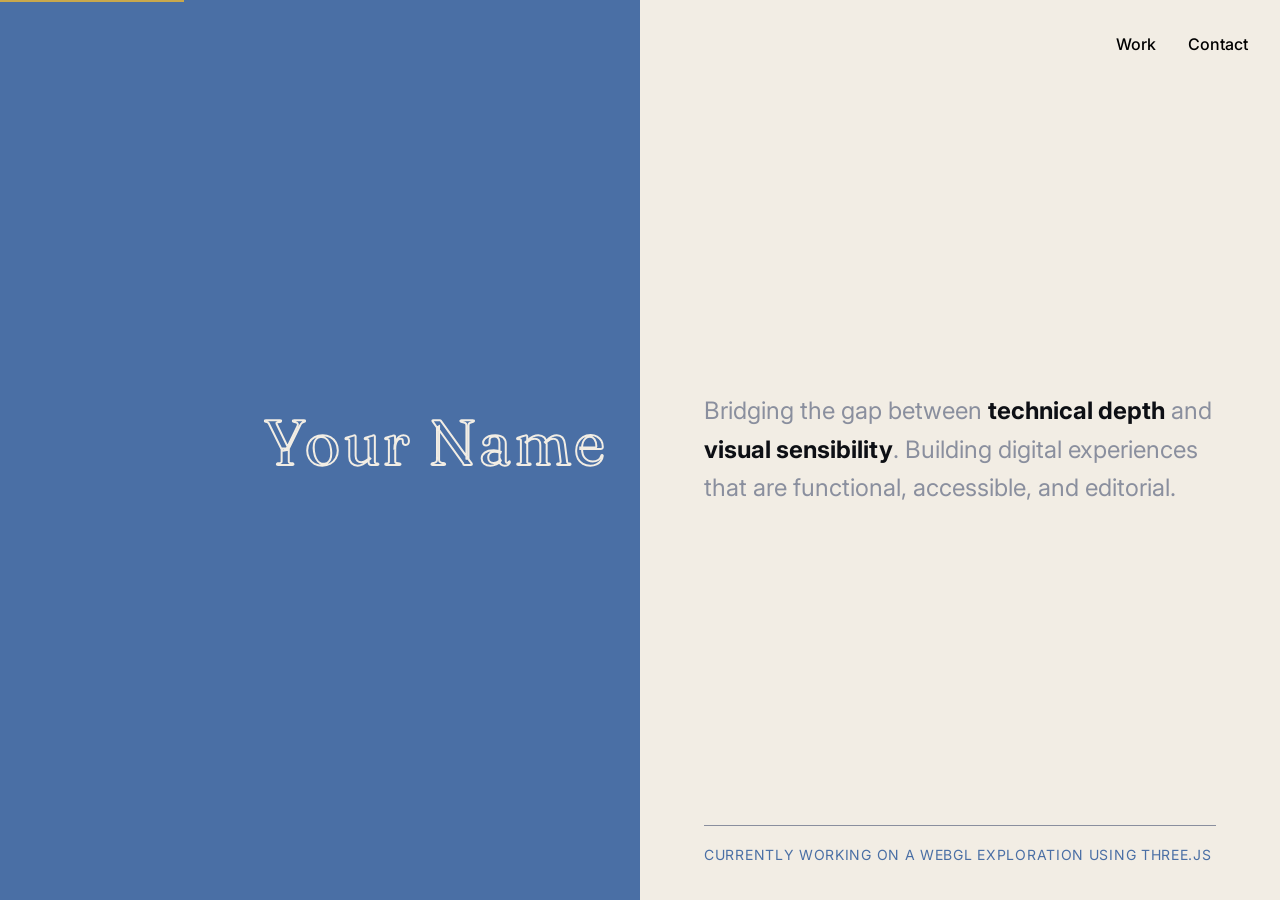
==== index.html @ 5e520f49 "Added portfolio files" ====
<!DOCTYPE html>
<html lang="en">
<head>
  <meta charset="UTF-8">
  <meta name="viewport" content="width=device-width, initial-scale=1.0">
  
  <title>Your Name | Creative Developer & Designer</title>
  <meta name="description" content="Portfolio of [Your Name], a creative developer and designer merging technical depth with visual sensibility.">
  <meta name="author" content="Your Name">
  <link rel="canonical" href="https://yourwebsite.com/">
  
  <link rel="preconnect" href="https://fonts.googleapis.com">
  <link rel="preconnect" href="https://fonts.gstatic.com" crossorigin>
  <link href="https://fonts.googleapis.com/css2?family=Fraunces:opsz,wght@9..144,300;400;600&family=Inter:wght@400;500&display=swap" rel="stylesheet">
  
  <link rel="stylesheet" href="style.css">
</head>
<body>

  <a href="#main-content" class="skip-link">Skip to main content</a>

  <header class="site-header" role="banner">
    <div class="logo" aria-label="Home">
      <a href="index.html"></a>
    </div>
    <nav aria-label="Main Navigation">
      <ul class="nav-links">
        <li><a href="index.html" aria-current="page">Work</a></li>
        <li><a href="contact.html">Contact</a></li>
      </ul>
    </nav>
  </header>

  <main id="main-content" role="main">
    <section class="hero" aria-label="Introduction">
      
      <div class="hero-left" aria-hidden="true">
        <h1 class="name-treatment">Your Name</h1>
      </div>

      <div class="hero-right">
        <h1 class="visually-hidden" style="position: absolute; width: 1px; height: 1px; padding: 0; margin: -1px; overflow: hidden; clip: rect(0, 0, 0, 0); white-space: nowrap; border: 0;">
          Your Name - Creative Developer and Designer
        </h1>
        
        <p class="intro-text">
          Bridging the gap between <strong>technical depth</strong> and <strong>visual sensibility</strong>. Building digital experiences that are functional, accessible, and editorial.
        </p>

        <div class="ticker-wrap" aria-label="Current status ticker">
          <div class="ticker" role="marquee" aria-live="off">
            Currently working on a WebGL exploration using Three.js &nbsp; • &nbsp; Reading "The Design of Everyday Things" &nbsp; • &nbsp; Redesigning a local bakery's e-commerce flow &nbsp; • &nbsp; Currently working on a WebGL exploration using Three.js &nbsp; • &nbsp;
          </div>
        </div>
      </div>

    </section>
  </main>

</body>
</html>
---- style.css ----
/* ==========================================================================
   CSS Variables & Base Setup
   ========================================================================== */
:root {
  /* Palette */
  --deep-ink: #0D0F14;
  --warm-ivory: #F2EDE4;
  --muted-gold: #C9A84C;
  --slate-blue: #4A6FA5;
  --soft-ash: #8A8F9E;

  /* Typography */
  --font-display: 'Fraunces', serif;
  --font-body: 'Inter', sans-serif;
}

*, *::before, *::after {
  box-sizing: border-box;
}

html {
  scroll-behavior: smooth;
}

body {
  margin: 0;
  padding: 0;
  background-color: var(--warm-ivory);
  color: var(--deep-ink);
  font-family: var(--font-body);
  line-height: 1.6;
  -webkit-font-smoothing: antialiased;
}

/* ==========================================================================
   Typography & Hierarchy
   ========================================================================== */
h1, h2, h3, h4, h5, h6 {
  font-family: var(--font-display);
  font-weight: 400;
  margin: 0 0 1rem 0;
  line-height: 1.1;
}

a {
  color: inherit;
  text-decoration: none;
  transition: color 0.2s ease;
}

a:hover {
  color: var(--slate-blue);
}

/* ==========================================================================
   Accessibility & Focus States
   ========================================================================== */
.skip-link {
  position: absolute;
  top: -40px;
  left: 0;
  background: var(--muted-gold);
  color: var(--deep-ink);
  padding: 8px 16px;
  z-index: 100;
  transition: top 0.2s ease;
}

.skip-link:focus {
  top: 0;
}

:focus-visible {
  outline: 3px solid var(--muted-gold);
  outline-offset: 4px;
}

/* Respect user motion preferences */
@media (prefers-reduced-motion: reduce) {
  * {
    animation-duration: 0.01ms !important;
    animation-iteration-count: 1 !important;
    transition-duration: 0.01ms !important;
    scroll-behavior: auto !important;
  }
}

/* ==========================================================================
   Layout & Navigation
   ========================================================================== */
.site-header {
  position: fixed;
  top: 0;
  width: 100%;
  padding: 2rem;
  display: flex;
  justify-content: space-between;
  align-items: center;
  z-index: 50;
  mix-blend-mode: difference;
  color: var(--warm-ivory);
}

.nav-links {
  list-style: none;
  margin: 0;
  padding: 0;
  display: flex;
  gap: 2rem;
  font-family: var(--font-body);
  font-weight: 500;
}

/* ==========================================================================
   Split-Screen Hero
   ========================================================================== */
.hero {
  display: grid;
  grid-template-columns: 1fr 1fr;
  min-height: 100vh;
}

.hero-left {
  background-color: var(--slate-blue); /* Swapped from --deep-ink */
  color: var(--warm-ivory);
  display: flex;
  align-items: center;
  justify-content: flex-end;
  padding-right: 2rem;
  position: relative;
  overflow: hidden;
}

.name-treatment {
  font-size: clamp(2.5rem, 5vw, 4.5rem);
  color: transparent;
  -webkit-text-stroke: 2px var(--warm-ivory); 
  white-space: nowrap;
  letter-spacing: 0.05em;
}

.hero-right {
  background-color: var(--warm-ivory);
  display: flex;
  flex-direction: column;
  justify-content: center;
  padding: 4rem;
  position: relative;
}

.intro-text {
  font-size: 1.5rem;
  max-width: 600px;
  color: var(--soft-ash);
}

.intro-text strong {
  color: var(--deep-ink);
}

/* ==========================================================================
   Ticker Component
   ========================================================================== */
.ticker-wrap {
  position: absolute;
  bottom: 2rem;
  left: 4rem;
  right: 4rem;
  overflow: hidden;
  border-top: 1px solid var(--soft-ash);
  padding-top: 1rem;
}

.ticker {
  display: inline-block;
  white-space: nowrap;
  animation: ticker 20s linear infinite;
  font-family: var(--font-body);
  font-size: 0.875rem;
  color: var(--slate-blue);
  text-transform: uppercase;
  letter-spacing: 0.05em;
}

@keyframes ticker {
  0%   { transform: translate3d(0, 0, 0); }
  100% { transform: translate3d(-50%, 0, 0); }
}

/* ==========================================================================
   Contact Form Page
   ========================================================================== */
.page-layout {
  min-height: 100vh;
  padding: 8rem 2rem 4rem;
  max-width: 800px;
  margin: 0 auto;
}

.form-group {
  margin-bottom: 2rem;
}

.form-group label {
  display: block;
  margin-bottom: 0.5rem;
  font-weight: 500;
  color: var(--deep-ink);
}

.form-group input,
.form-group textarea {
  width: 100%;
  padding: 1rem;
  background: transparent;
  border: 1px solid var(--soft-ash);
  font-family: var(--font-body);
  font-size: 1rem;
  color: var(--deep-ink);
  transition: border-color 0.2s ease;
}

.form-group input:focus,
.form-group textarea:focus {
  outline: none;
  border-color: var(--slate-blue);
  box-shadow: 0 0 0 3px rgba(74, 111, 165, 0.2);
}

button[type="submit"] {
  background-color: var(--deep-ink);
  color: var(--warm-ivory);
  border: none;
  padding: 1rem 2rem;
  font-family: var(--font-body);
  font-weight: 500;
  cursor: pointer;
  transition: background-color 0.2s ease;
}

button[type="submit"]:hover {
  background-color: var(--slate-blue);
}

button[type="submit"]:focus-visible {
  outline: 3px solid var(--muted-gold);
  outline-offset: 4px;
}
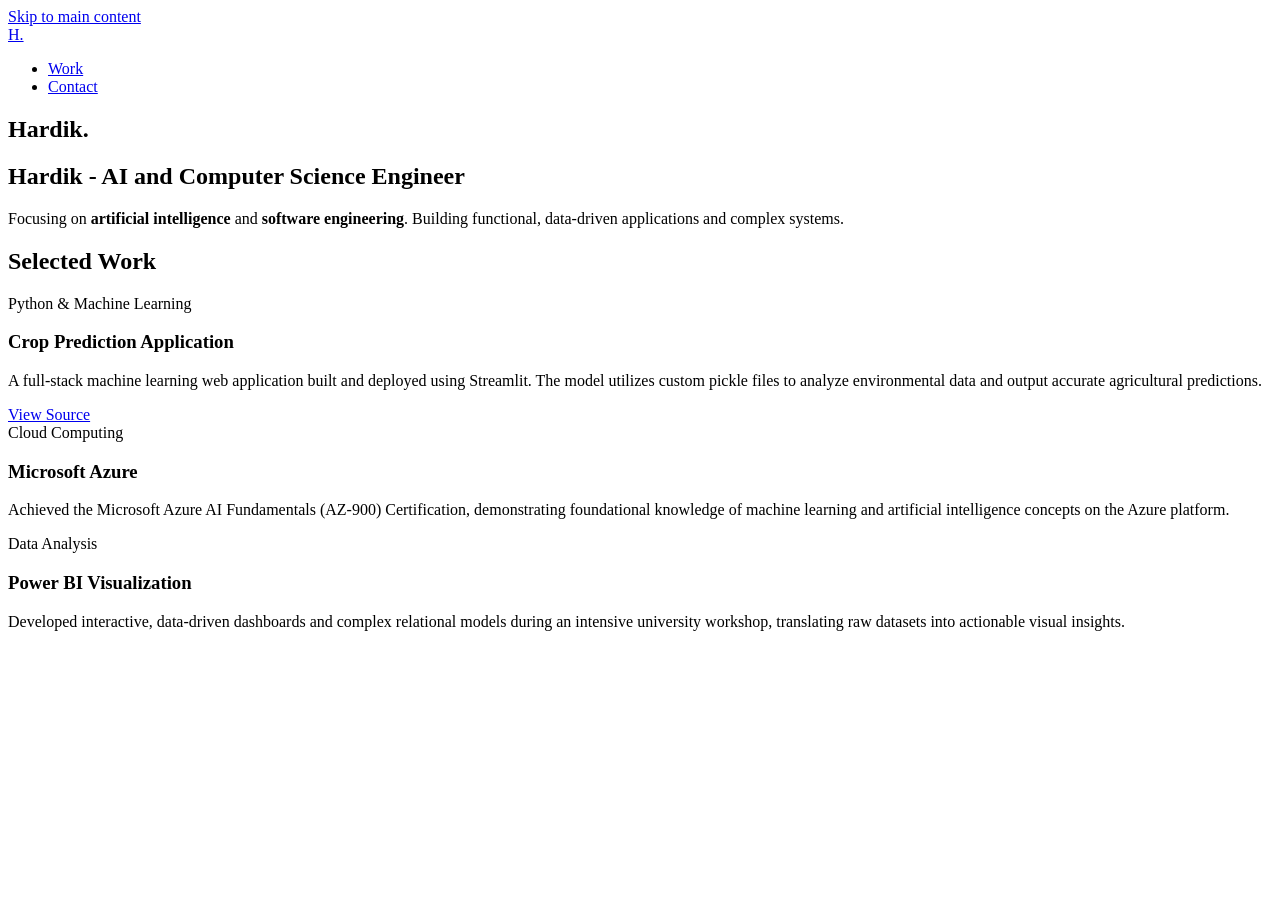
==== commit 6e4de8ca: "Added CSS Grid and Light/Dark Mode" ====
--- a/index.html
+++ b/index.html
@@ -4,16 +4,14 @@
   <meta charset="UTF-8">
   <meta name="viewport" content="width=device-width, initial-scale=1.0">
   
-  <title>Your Name | Creative Developer & Designer</title>
-  <meta name="description" content="Portfolio of [Your Name], a creative developer and designer merging technical depth with visual sensibility.">
-  <meta name="author" content="Your Name">
-  <link rel="canonical" href="https://yourwebsite.com/">
+  <title>Hardik | AI & Software Engineering</title>
+  <meta name="description" content="Personal portfolio showcasing technical projects, software development, and AI certifications.">
   
   <link rel="preconnect" href="https://fonts.googleapis.com">
   <link rel="preconnect" href="https://fonts.gstatic.com" crossorigin>
-  <link href="https://fonts.googleapis.com/css2?family=Fraunces:opsz,wght@9..144,300;400;600&family=Inter:wght@400;500&display=swap" rel="stylesheet">
+  <link href="https://fonts.googleapis.com/css2?family=Fraunces:opsz,wght@9..144,300;400;600&family=Inter:wght@400;500;600&display=swap" rel="stylesheet">
   
-  <link rel="stylesheet" href="style.css">
+  <link rel="stylesheet" href="styles.css">
 </head>
 <body>
 
@@ -21,7 +19,7 @@
 
   <header class="site-header" role="banner">
     <div class="logo" aria-label="Home">
-      <a href="index.html"></a>
+      <a href="index.html">H.</a>
     </div>
     <nav aria-label="Main Navigation">
       <ul class="nav-links">
@@ -32,29 +30,52 @@
   </header>
 
   <main id="main-content" role="main">
+    
     <section class="hero" aria-label="Introduction">
+      <div class="hero-left" aria-hidden="true">
+        <h1 class="name-treatment">Hardik.</h1>
+      </div>
+      <div class="hero-right">
+        <h1 class="visually-hidden">Hardik - AI and Computer Science Engineer</h1>
+        <p class="intro-text">
+          Focusing on <strong>artificial intelligence</strong> and <strong>software engineering</strong>. Building functional, data-driven applications and complex systems.
+        </p>
+      </div>
+    </section>
+
+    <section class="projects-section" aria-label="Selected Projects">
+      <h2 class="section-title">Selected Work</h2>
       
-      <div class="hero-left" aria-hidden="true">
-        <h1 class="name-treatment">Your Name</h1>
+      <div class="bento-grid">
+        
+        <article class="bento-card feature-card">
+          <div class="card-content">
+            <span class="tech-tag">Python & Machine Learning</span>
+            <h3>Crop Prediction Application</h3>
+            <p>A full-stack machine learning web application built and deployed using Streamlit. The model utilizes custom pickle files to analyze environmental data and output accurate agricultural predictions.</p>
+          </div>
+          <a href="https://github.com/hardikbehl9-lgtm" class="bento-link">View Source</a>
+        </article>
+
+        <article class="bento-card">
+          <div class="card-content">
+            <span class="tech-tag">Cloud Computing</span>
+            <h3>Microsoft Azure</h3>
+            <p>Achieved the Microsoft Azure AI Fundamentals (AZ-900) Certification, demonstrating foundational knowledge of machine learning and artificial intelligence concepts on the Azure platform.</p>
+          </div>
+        </article>
+
+        <article class="bento-card">
+          <div class="card-content">
+            <span class="tech-tag">Data Analysis</span>
+            <h3>Power BI Visualization</h3>
+            <p>Developed interactive, data-driven dashboards and complex relational models during an intensive university workshop, translating raw datasets into actionable visual insights.</p>
+          </div>
+        </article>
+
       </div>
+    </section>
 
-      <div class="hero-right">
-        <h1 class="visually-hidden" style="position: absolute; width: 1px; height: 1px; padding: 0; margin: -1px; overflow: hidden; clip: rect(0, 0, 0, 0); white-space: nowrap; border: 0;">
-          Your Name - Creative Developer and Designer
-        </h1>
-        
-        <p class="intro-text">
-          Bridging the gap between <strong>technical depth</strong> and <strong>visual sensibility</strong>. Building digital experiences that are functional, accessible, and editorial.
-        </p>
-
-        <div class="ticker-wrap" aria-label="Current status ticker">
-          <div class="ticker" role="marquee" aria-live="off">
-            Currently working on a WebGL exploration using Three.js &nbsp; • &nbsp; Reading "The Design of Everyday Things" &nbsp; • &nbsp; Redesigning a local bakery's e-commerce flow &nbsp; • &nbsp; Currently working on a WebGL exploration using Three.js &nbsp; • &nbsp;
-          </div>
-        </div>
-      </div>
-
-    </section>
   </main>
 
 </body>
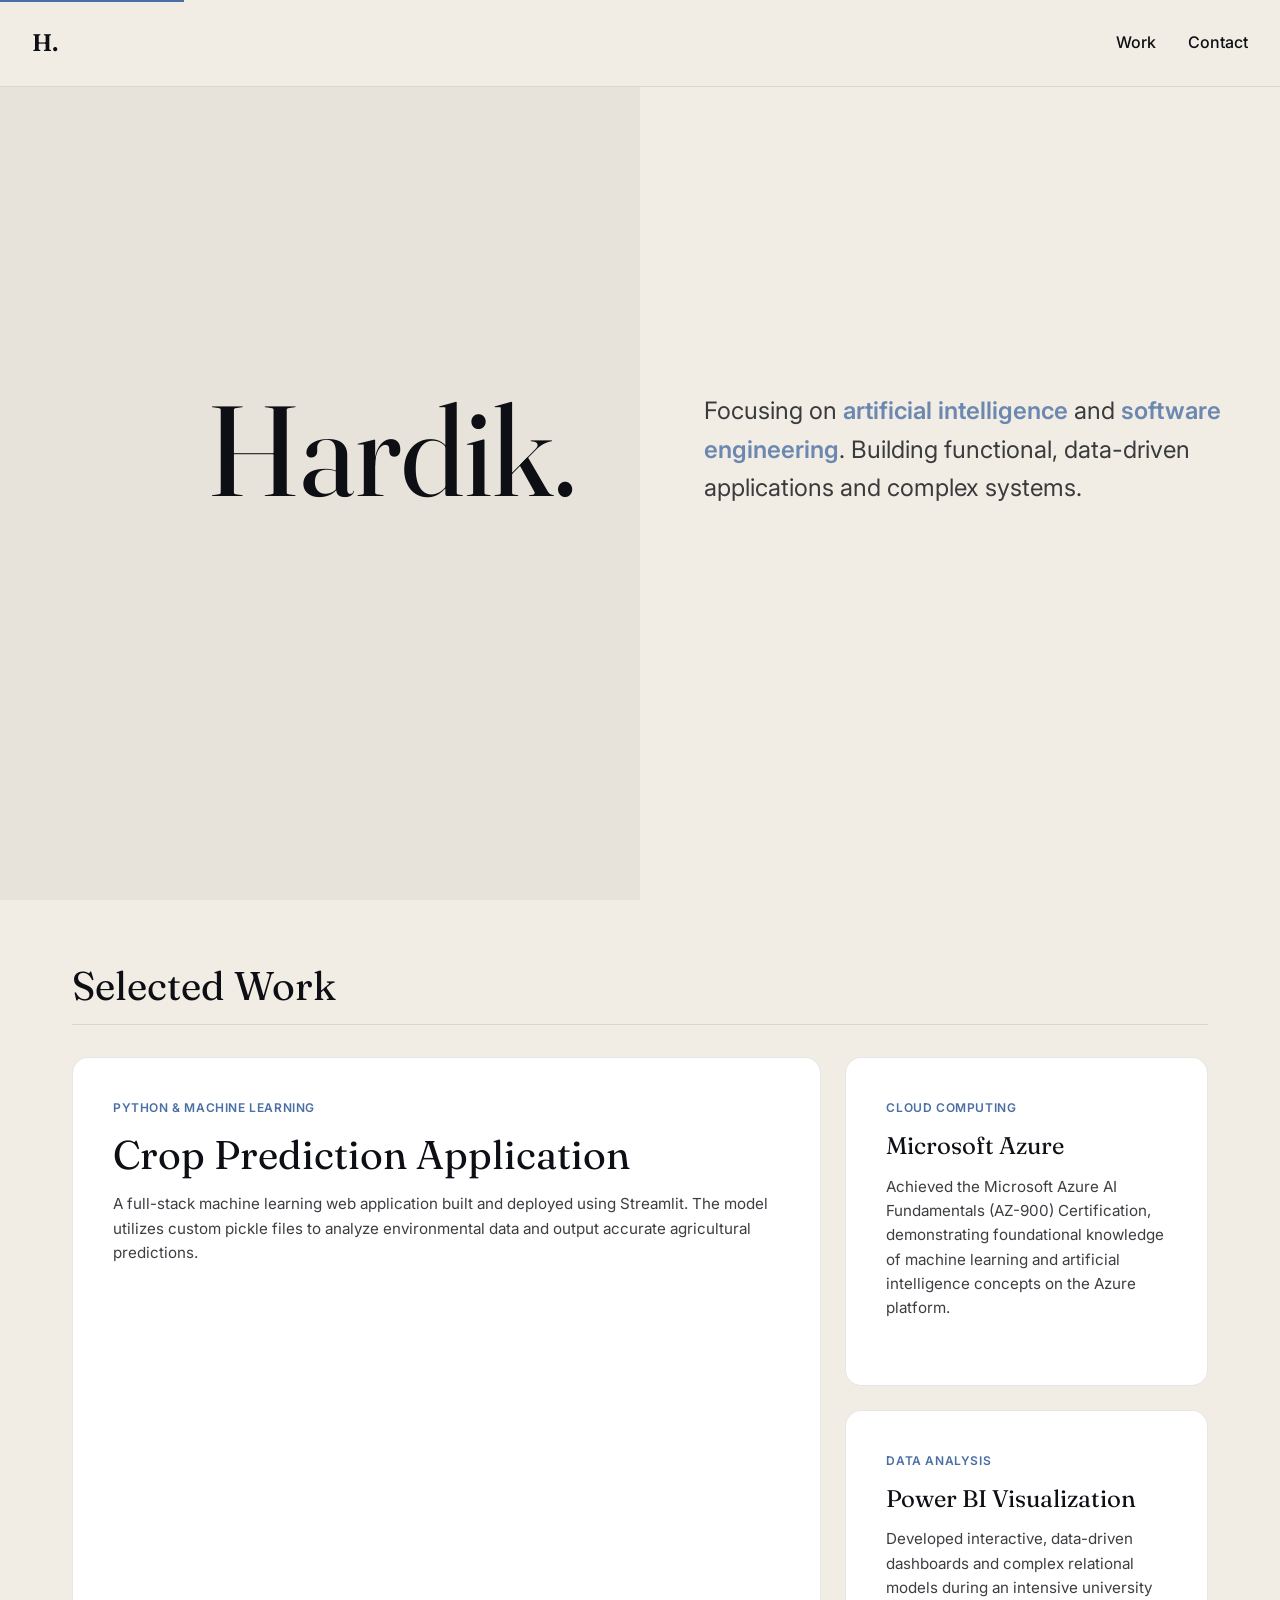
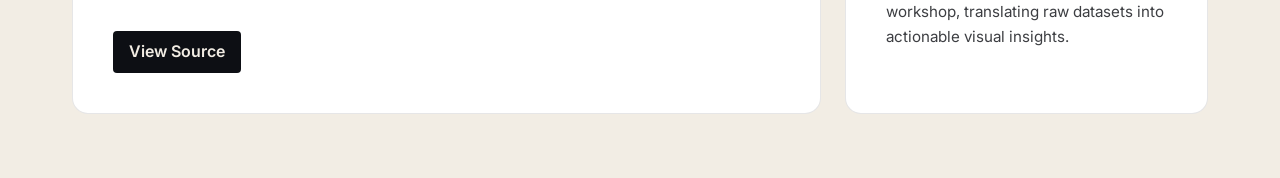
==== commit 5ea2f39a: "Update index.html" ====
--- a/index.html
+++ b/index.html
@@ -11,7 +11,7 @@
   <link rel="preconnect" href="https://fonts.gstatic.com" crossorigin>
   <link href="https://fonts.googleapis.com/css2?family=Fraunces:opsz,wght@9..144,300;400;600&family=Inter:wght@400;500;600&display=swap" rel="stylesheet">
   
-  <link rel="stylesheet" href="styles.css">
+  <link rel="stylesheet" href="style.css">
 </head>
 <body>
 
--- a/style.css
+++ b/style.css
@@ -0,0 +1,256 @@
+
+   
+:root {
+  /* Default Light Mode */
+  --bg-color: #F2EDE4; 
+  --text-color: #0D0F14; 
+  --accent-color: #4A6FA5; 
+  --secondary-bg: #E8E3DA;
+  --card-bg: #FFFFFF;
+  --border-color: rgba(13, 15, 20, 0.1);
+  
+  --font-display: 'Fraunces', serif;
+  --font-body: 'Inter', sans-serif;
+}
+
+@media (prefers-color-scheme: dark) {
+  :root {
+    /* Dynamic Dark Mode */
+    --bg-color: #0D0F14; 
+    --text-color: #F2EDE4; 
+    --accent-color: #C9A84C; 
+    --secondary-bg: #1A1D24;
+    --card-bg: #14171E;
+    --border-color: rgba(242, 237, 228, 0.1);
+  }
+}
+
+/* ==========================================================================
+   Base Setup & Accessibility
+   ========================================================================== */
+*, *::before, *::after {
+  box-sizing: border-box;
+}
+
+html {
+  scroll-behavior: smooth;
+}
+
+body {
+  margin: 0;
+  padding: 0;
+  background-color: var(--bg-color);
+  color: var(--text-color);
+  font-family: var(--font-body);
+  line-height: 1.6;
+  -webkit-font-smoothing: antialiased;
+  transition: background-color 0.3s ease, color 0.3s ease;
+}
+
+h1, h2, h3 {
+  font-family: var(--font-display);
+  font-weight: 400;
+  margin: 0 0 1rem 0;
+  line-height: 1.1;
+}
+
+a {
+  color: inherit;
+  text-decoration: none;
+  transition: color 0.2s ease;
+}
+
+a:hover {
+  color: var(--accent-color);
+}
+
+.visually-hidden {
+  position: absolute; width: 1px; height: 1px; padding: 0; margin: -1px; overflow: hidden; clip: rect(0, 0, 0, 0); border: 0;
+}
+
+.skip-link {
+  position: absolute; top: -40px; left: 0; background: var(--accent-color); color: var(--bg-color); padding: 8px 16px; z-index: 100; transition: top 0.2s ease;
+}
+.skip-link:focus { top: 0; }
+:focus-visible { outline: 3px solid var(--accent-color); outline-offset: 4px; }
+
+/* ==========================================================================
+   Layout & Navigation
+   ========================================================================== */
+.site-header {
+  position: fixed;
+  top: 0;
+  width: 100%;
+  padding: 1.5rem 2rem;
+  display: flex;
+  justify-content: space-between;
+  align-items: center;
+  z-index: 50;
+  background: var(--bg-color);
+  border-bottom: 1px solid var(--border-color);
+}
+
+.logo { font-family: var(--font-display); font-size: 1.5rem; font-weight: 600; }
+
+.nav-links {
+  list-style: none; margin: 0; padding: 0; display: flex; gap: 2rem; font-weight: 500;
+}
+
+/* ==========================================================================
+   Mobile-First Hero Section
+   ========================================================================== */
+.hero {
+  display: flex;
+  flex-direction: column; /* Stacks vertically on mobile */
+  min-height: 100vh;
+  padding-top: 80px;
+}
+
+.hero-left {
+  background-color: var(--secondary-bg);
+  display: flex;
+  align-items: center;
+  justify-content: center;
+  padding: 4rem 2rem;
+}
+
+.name-treatment {
+  font-size: clamp(3rem, 10vw, 8rem);
+  margin: 0;
+  color: var(--text-color);
+}
+
+.hero-right {
+  display: flex;
+  flex-direction: column;
+  justify-content: center;
+  padding: 4rem 2rem;
+}
+
+.intro-text {
+  font-size: clamp(1.2rem, 3vw, 1.5rem);
+  max-width: 600px;
+  color: var(--text-color);
+  opacity: 0.8;
+}
+
+.intro-text strong {
+  color: var(--accent-color);
+  font-weight: 600;
+}
+
+/* ==========================================================================
+   Advanced CSS Grid & Flexbox (Bento Box Layout)
+   ========================================================================== */
+.projects-section {
+  padding: 4rem 2rem;
+  max-width: 1200px;
+  margin: 0 auto;
+}
+
+.section-title {
+  font-size: 2.5rem;
+  margin-bottom: 2rem;
+  border-bottom: 1px solid var(--border-color);
+  padding-bottom: 1rem;
+}
+
+/* Mobile Grid (1 Column by default) */
+.bento-grid {
+  display: grid;
+  grid-template-columns: 1fr;
+  gap: 1.5rem;
+}
+
+/* Flexbox Component Alignment */
+.bento-card {
+  background-color: var(--card-bg);
+  padding: 2.5rem;
+  border-radius: 16px;
+  border: 1px solid var(--border-color);
+  display: flex;
+  flex-direction: column;
+  justify-content: space-between;
+  align-items: flex-start;
+  transition: transform 0.2s ease, border-color 0.2s ease;
+}
+
+.bento-card:hover {
+  transform: translateY(-4px);
+  border-color: var(--accent-color);
+}
+
+.tech-tag {
+  font-size: 0.75rem;
+  text-transform: uppercase;
+  letter-spacing: 0.05em;
+  color: var(--accent-color);
+  font-weight: 600;
+  margin-bottom: 1rem;
+  display: block;
+}
+
+.bento-card h3 {
+  font-size: 1.5rem;
+  margin-bottom: 0.5rem;
+}
+
+.bento-card p {
+  font-size: 0.95rem;
+  opacity: 0.8;
+  margin-bottom: 1.5rem;
+}
+
+.bento-link {
+  font-weight: 600;
+  color: var(--bg-color);
+  background-color: var(--text-color);
+  padding: 0.5rem 1rem;
+  border-radius: 4px;
+  margin-top: auto; /* Flexbox trick to push button to the bottom */
+}
+
+.bento-link:hover {
+  background-color: var(--accent-color);
+  color: var(--bg-color);
+}
+
+/* ==========================================================================
+    Responsive Architecture (Tablet & Desktop Overrides)
+   ========================================================================== */
+@media (min-width: 768px) {
+  
+  /* Convert Hero back to 2-column split screen on larger screens */
+  .hero {
+    flex-direction: row;
+    padding-top: 0;
+  }
+  
+  .hero-left, .hero-right {
+    flex: 1; /* Takes up 50% width each */
+  }
+
+  .hero-left {
+    justify-content: flex-end;
+    padding-right: 4rem;
+  }
+
+  .hero-right {
+    padding-left: 4rem;
+  }
+
+  /* Convert Projects to Complex 3-Column Grid */
+  .bento-grid {
+    grid-template-columns: repeat(3, 1fr);
+    grid-auto-rows: minmax(280px, auto);
+  }
+
+  .feature-card {
+    grid-column: span 2;
+    grid-row: span 2;
+  }
+  
+  .feature-card h3 {
+    font-size: 2.5rem;
+  }
+}
